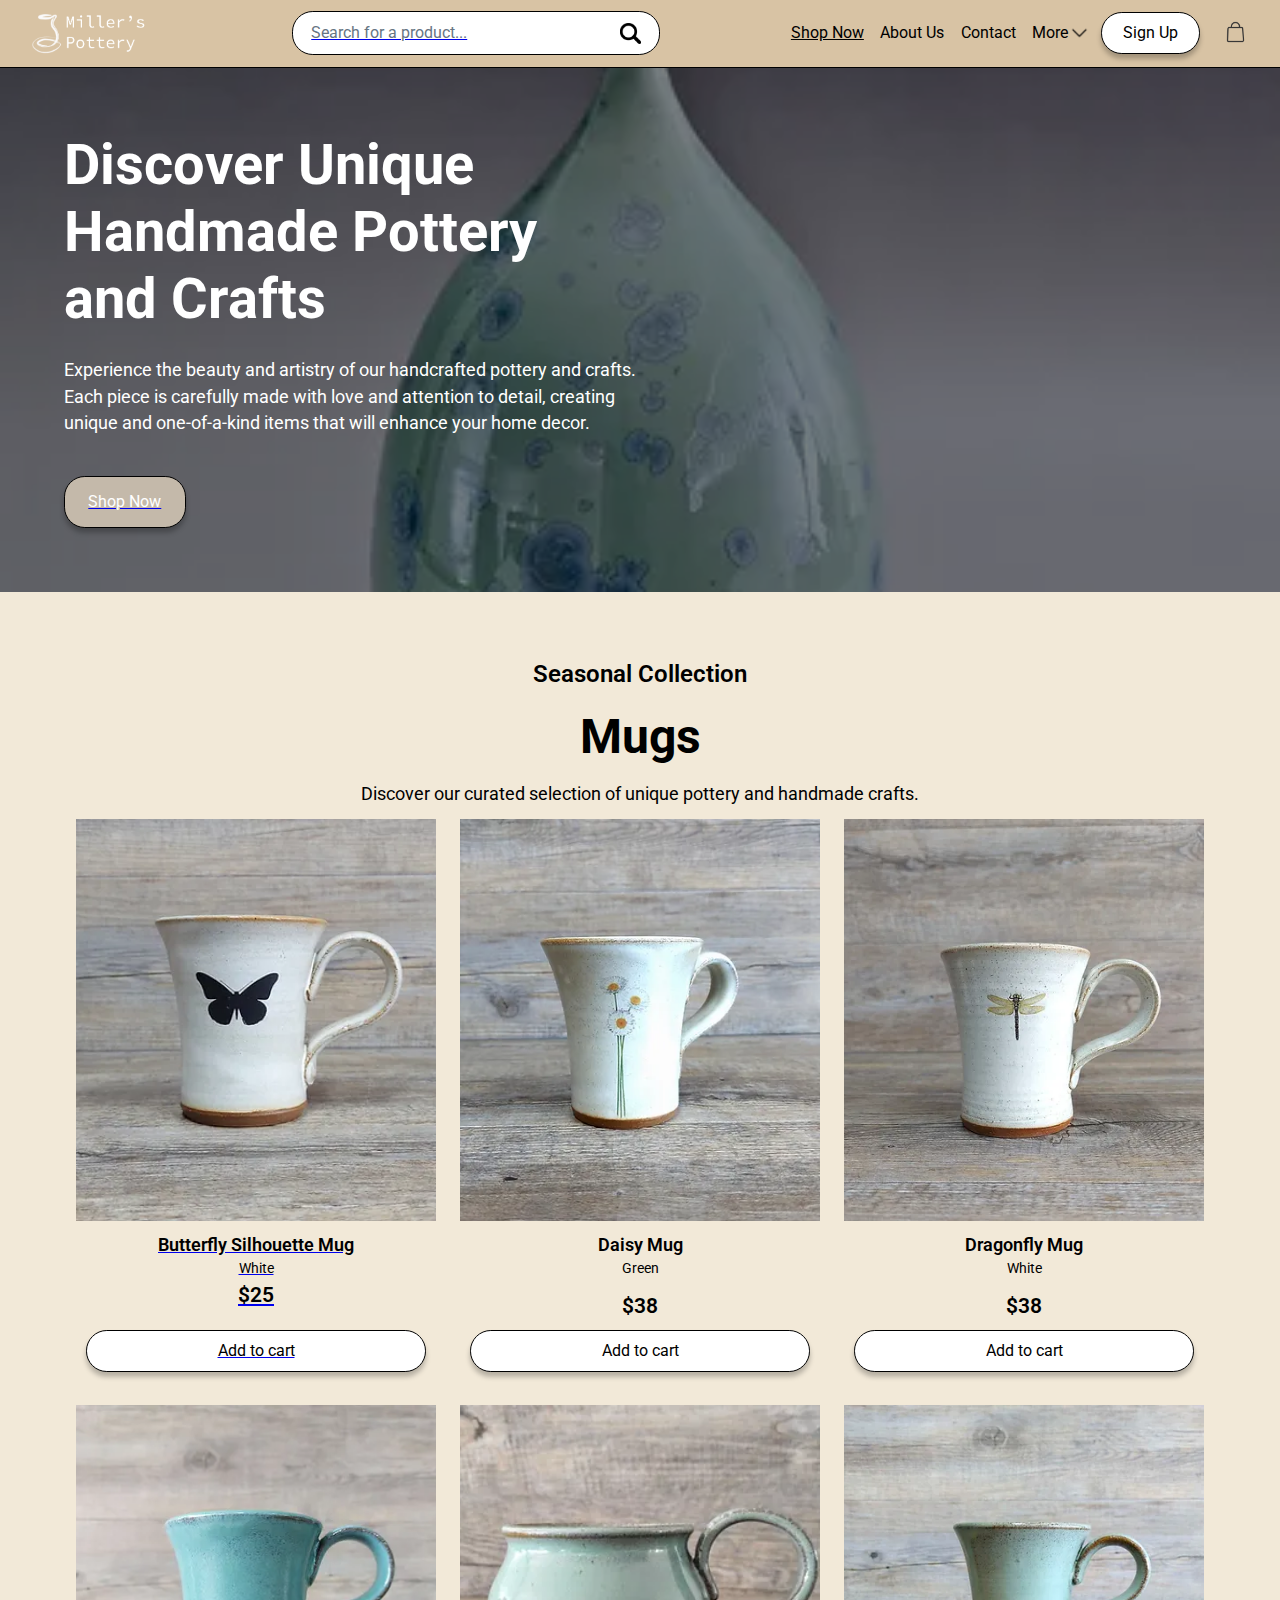
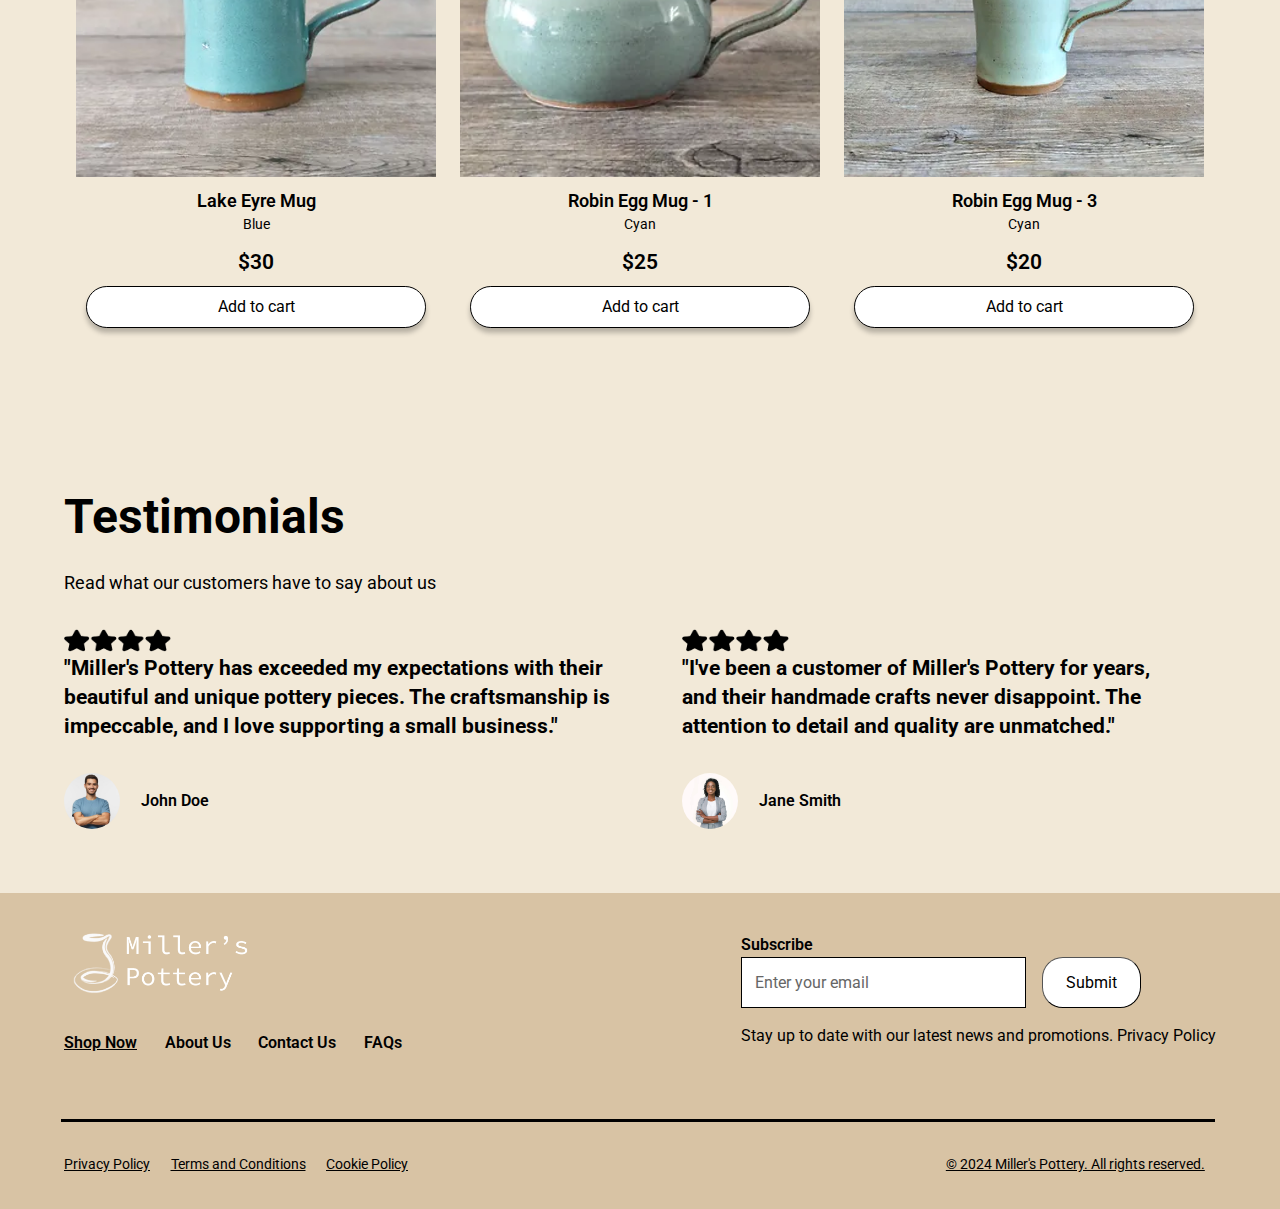
==== docs/index.html @ a2903f3c "git error" ====
<!doctype html>
<html lang="en">
  <head>
    <meta charset="UTF-8" />
    <meta http-equiv="X-UA-Compatible" content="IE=Edge">
    <meta name="viewport" content="width=device-width, initial-scale=1">
    <title>Miller's Pottery</title>
    <link rel="preconnect" href="https://fonts.googleapis.com">
    <link rel="preconnect" href="https://fonts.gstatic.com" crossorigin>
    <link href="https://fonts.googleapis.com/css2?family=Roboto:wght@400;700&display=swap" rel="stylesheet">
    <link rel="stylesheet" href="home_page.css" />
    <script type="text/javascript" src="script.js" defer></script>
  </head>
  <body>
    <div class="home-page">

      <!--Navbar-->
      <div class="navbar">
        <div class="toggle-btn">
          <img class="logo" src="../assets/images/hamburger.png" alt="Menu">
        </div>
  
        <div class="logo-container-navbar">
          <a href="index.html">
            <img class="logo" src="../assets/images/logo.png" alt="Miller's Pottery Logo">
          </a>
        </div>
        <a href="product_detail_butterfly_mug.html" class="search-bar">
          <span class="search-bar-text">Search for a product...</span>
          <div class="search-icon"></div>
        </a>
        <div class="pages">
          <div class="pages-container">
            <a href="shop_now.html" class="navbar-page-txt">Shop Now</a>
            <span class="navbar-page-txt">About Us</span>
            <span class="navbar-page-txt">Contact</span>
            <div class="more-pages">
              <span class="navbar-page-txt">More</span>
              <div class="drop-down-icon"></div>
            </div>
          </div>
          <div class="user-data">
            <div class="sign-up-btn">
              <span class="sign-up">Sign Up</span>
            </div>
            <a href="empty_cart.html" class="shopping-bag-icn"></a>
          </div>
        </div>
      </div>

      <div class="sidebar" id="sidebar">
        <a href="javascript:void(0)" class="close-btn" id="close-btn">&times;</a>
        <a href="shop_now.html">Shop Now</a>
        <a>About Us</a>
        <a>Contact</a>
        <a>More</a>
      </div>




    <!-- Shop Now Introduction -->

      <div class="shop-now-intro">
        <div class="intro-container">
          <div class="intro-header">
          Discover Unique Handmade Pottery and Crafts
          </div>
          <span class="intro-description">
          Experience the beauty and artistry of our handcrafted pottery and crafts. Each piece is carefully made with love and attention to detail, creating unique and one-of-a-kind items that will enhance your home decor.
          </span>
        </div>
        <div class="header-btn-container">
          <a href="shop_now.html" class="header-btn">
            <span class="header-btn-txt">
            Shop Now
            </span>
          </a>
        </div>
      </div>

      <!-- Mug Product Display -->

      <div class="home-product">
        <div class="product-header">
          <div class="collection">
          Seasonal Collection
          </div>
          <div class="category">
            <div class="product-category">
            Mugs
            </div>
            <span class="product-description">
            Discover our curated selection of unique pottery and handmade crafts.
            </span>
          </div>
        </div>

        <div class="product-display">
          <div class="product-row">
            <div class="product-card">
              <a href="product_detail_butterfly_mug.html" class="image-container">
                <img src="../assets/images/butterfly_sil_mug.png" class="product-image">
              </a>
              <div class="product-content">
                <a href="product_detail_butterfly_mug.html" class="image-container">
                <div class="product-header">
                  <span class="product-name">
                  Butterfly Silhouette Mug
                  </span>
                  <span class="product-variant">
                  White
                  </span>
                <span class="price">
                $25
                </span></div>
                
                </a><a href="cart_1.html" class="cart-btn">
                  <span class="add-to-cart">
                  Add to cart
                  </span>
                </a>
              </div>
            </div>
            <div class="product-card">
              <div class="image-container">
                <img src="../assets/images/daisy_mug.png" class="product-image"></img>
              </div>
              <div class="product-content">
                <div class="product-header">
                  <span class="product-name">
                  Daisy Mug
                  </span>
                  <span class="product-variant">
                  Green
                  </span>
                </div>
                <span class="price">
                $38
                </span>
                <div class="cart-btn">
                  <span class="add-to-cart">
                  Add to cart
                  </span>
                </div>
              </div>
              
            </div>
            <div class="product-card">
              <div class="image-container">
                <img src="../assets/images/dragonfly_mug.png" class="product-image"></img>
              </div>
              <div class="product-content">
                <div class="product-header">
                  <span class="product-name">
                  Dragonfly Mug
                  </span>
                  <span class="product-variant">
                  White
                  </span>
                </div>
                <span class="price">
                $38
                </span>
                <div class="cart-btn">
                  <span class="add-to-cart">
                  Add to cart
                  </span>
                </div>
              </div>
              
            </div>
          </div>
          <div class="product-row">
            <div class="product-card">
              <div class="image-container">
                <img src="../assets/images/lake_eyre_mug.png" class="product-image"></img>
              </div>
              <div class="product-content">
                <div class="product-header">
                  <span class="product-name">
                  Lake Eyre Mug
                  </span>
                  <span class="product-variant">
                  Blue
                  </span>
                </div>
                <span class="price">
                $30
                </span>
                <div class="cart-btn">
                  <span class="add-to-cart">
                  Add to cart
                  </span>
                </div>
              </div>
            </div>
            <div class="product-card">
              <div class="image-container">
                <img src="../assets/images/robin_egg_mug_1.png" class="product-image"></img>
              </div>
              <div class="product-content">
                <div class="product-header">
                  <span class="product-name">
                  Robin Egg Mug - 1
                  </span>
                  <span class="product-variant">
                  Cyan
                  </span>
                </div>
                <span class="price">
                $25
                </span>
                <div class="cart-btn">
                  <span class="add-to-cart">
                  Add to cart
                  </span>
                </div>
              </div>
              
            </div>
            <div class="product-card">
              <div class="image-container">
                <img src="../assets/images/robin_egg_mug_3.png" class="product-image"></img>
              </div>
              <div class="product-content">
                <div class="product-header">
                  <span class="product-name">
                  Robin Egg Mug - 3
                  </span>
                  <span class="product-variant">
                  Cyan
                  </span>
                </div>
                <span class="price">
                $20
                </span>
                <div class="cart-btn">
                  <span class="add-to-cart">
                  Add to cart
                  </span>
                </div>
              </div>
            </div>
          </div>
        </div>
      </div>

      <!-- Testimonial -->

      <div class="testimonial">
        <div class="testimonial-container">
          <div class="testimonial-heading">
          Testimonials
          </div>
          <span class="testimonial-desc">
          Read what our customers have to say about us
          </span>
        </div>
        <div class="testimonial-content">
          <div class="testimonial-container">
            <div class="rating">
              <img src="../assets/images/star_rating.png" class="star-rating">
              </img>
            </div>
            <div class="quote">
            "Miller's Pottery has exceeded my expectations with their beautiful and unique pottery pieces. The craftsmanship is impeccable, and I love supporting a small business."
            </div>
            <div class="testifier">
              <div class="testifier-image-male">
              </div>
              <div class="testifier-container">
                <span class="name">
                John Doe
                </span>
              </div>
            </div>
          </div>
          <div class="testimonial-container">
            <div class="rating">
              <img src="../assets/images/star_rating.png" class="star-rating">
              </img>
            </div>
            <div class="quote">
            "I've been a customer of Miller's Pottery for years, and their handmade crafts never disappoint. The attention to detail and quality are unmatched."
            
            </div>
            <div class="testifier">
              <div class="testifier-image-female">
              </div>
              <div class="testifier-container">
                <span class="name">
                Jane Smith
                </span>
              </div>
          </div>
        </div>
      </div>
    </div>
      
      <!--Footer-->
      <div class="footer">
        <div class="footer-container">
          <div class="footer-content">
            <div class="logo-container-footer">
              <a href="index.html">
                <img class="logo" src="../assets/images/logo.png">
              </img>
            </a>
            </div>
            <div class="footer-pages">
              <a href="shop_now.html" class="footer-txt">
              Shop Now
              </a>
              <span class="footer-txt">
              About Us
              </span>
              <span class="footer-txt">
              Contact Us
              </span>
              <span class="footer-txt">
              FAQs
              </span>
            </div>
          </div>
          <div class="subscription">
            <div class="footer-txt">
            Subscribe
            </div>
            <div class="sub-container">
              <div class="email-container">
                <span class="email">
                Enter your email
                </span>
              </div>
              <button class="submit-txt">
                <span class="submit-txt">
                Submit
                </span>
              </button>
            </div>
            <div class="sub-desc-container">
              <p class="sub-desc">
               Stay up to date with our latest news and promotions. Privacy Policy
              </p>
            </div>
          </div>
        </div>
        <div class="credits-container">
          <div class="divider">
          </div>
          <div class="credit-links">
            <div class="footer-links">
              <span class="footer-link">
              Privacy Policy
              </span>
              <span class="footer-link">
              Terms and Conditions
              </span>
              <span class="footer-link">
              Cookie Policy
              </span>
            </div>
            <span class="footer-link">
            © 2024 Miller's Pottery. All rights reserved.
            </span>
          </div>
        </div>
      </div>
    </div>

  </body>
</html>
---- docs/home_page.css ----
* {
  margin: 0;
}

.home-page {
  background: #FFFFFF;
  display: flex;
  flex-direction: column;
  width: 100%;
  box-sizing: border-box;
}


/* Navbar */
.navbar {
  border-bottom: 0.1rem solid #000000;
  background: #D8C3A4;
  display: flex;
  flex-direction: row;
  justify-content: space-between;
  padding: 0 2%;
  width: 100%;
  height: fit-content;
  box-sizing: border-box;
}

.toggle-btn {
  margin-right: 1.4rem;
  display: none;
  width: 10%;
  box-sizing: border-box;
  cursor: pointer;
}

.logo-container-navbar {
  margin-right: 1.4rem;
  display: flex;
  width: 10%;
  box-sizing: border-box;
}

.logo {
  width: 100%;
  height: 100%;
  object-fit: contain;
}

.logo:hover {
  transform: scale(1.3);
}

.search-bar {
  border-radius: 1.3rem;
  border: 0.1rem solid #000000;
  background: #FFFFFF;
  display: flex;
  flex-direction: row;
  justify-content: space-between;
  padding: 0.75% 1.5%;
  width: 30%;
  height: fit-content;
  box-sizing: border-box;
  align-self: center;
}

.search-bar-text {
  width: 90%;
  overflow-wrap: break-word;
  font-family: var(--text-regular-normal-font-family, 'Roboto');
  font-weight: var(--text-regular-normal-font-weight, 400);
  font-size: var(--text-regular-normal-font-size, 1rem);
  line-height: var(--text-regular-normal-line-height, 1.5);
  color: #677583;
}

.search-icon {
  background: url('../assets/images/search_icon.png') 50% / cover no-repeat;
  margin: 0.1rem 0;
  width: 1.3rem;
  height: 1.3rem;
  align-self: center;
}

.pages {
  margin: 1% 0;
  display: flex;
  flex-direction: row;
  box-sizing: border-box;
  align-items: center;
}

.pages-container {
  padding: 0 2%;
  display: flex;
  flex-direction: row;
  justify-content: space-between;
  width: 20rem;
  height: fit-content;
  box-sizing: border-box;
}

.navbar-page-txt {
  overflow-wrap: break-word;
  font-family: var(--text-regular-normal-font-family, 'Roboto');
  font-weight: var(--text-regular-normal-font-weight, 400);
  font-size: var(--text-regular-normal-font-size, 1rem);
  line-height: var(--text-regular-normal-line-height, 1.5);
  color: #000000;
}

.navbar-page-txt:hover {
  transform: scale(1.1);
  color: white;
}

.more-pages {
  display: flex;
  flex-direction: row;
  box-sizing: border-box;
}

.drop-down-icon {
  background: url('../assets/images/drop_down_icon.png') 50% / cover no-repeat;
  width: 1.5rem;
  height: 1.5rem;
}

.user-data {
  display: flex;
  flex-direction: row;
  box-sizing: border-box;
  align-items: center;
}

.sign-up-btn {
  box-shadow: 0rem 0.3rem 0.3rem 0rem rgba(0, 0, 0, 0.25);
  border-radius: 1.3rem;
  border: 0.1rem solid #000000;
  background: #FFFFFF;
  margin-right: 1rem;
  padding: 0.5rem 1.3rem;
  justify-self: center;
  box-sizing: border-box;
}

.sign-up-btn:hover {
  transform: scale(1.1);
  background: #C4B9AA;
}

.sign-up {
  overflow-wrap: break-word;
  font-family: var(--text-regular-normal-font-family, 'Roboto');
  font-weight: var(--text-regular-normal-font-weight, 400);
  font-size: var(--text-regular-normal-font-size, 1rem);
  line-height: var(--text-regular-normal-line-height, 1.5);
  color: #000000;
}

.shopping-bag-icn {
  background: url('../assets/images/shopping_bag_icn.png') 50% / cover no-repeat;
  width: 2.4rem;
  height: 2.4rem;
}

.shopping-bag-icn:hover {
  transform: scale(1.3);
}

/* Sidebar */
.sidebar {
  height: 100%;
  width: 0;
  position: fixed;
  z-index: 1;
  top: 0;
  left: 0;
  background-color: #D8C3A4;
  overflow-x: hidden;
  transition: 0.5s;
  padding-top: 60px;
}

.sidebar a {
  padding: 10px 15px;
  text-decoration: none;
  font-size: 25px;
  color: #000;
  display: block;
  transition: 0.3s;
}

.sidebar a:hover {
  color: #f1f1f1;
}

.close-btn {
  position: absolute;
  top: 0;
  right: 25px;
  font-size: 36px;
  margin-left: 50px;
}

@media (max-width: 830px) {
  .toggle-btn {
    display: block;
  }
  .pages {
    display: none;
  }
  .logo-container-navbar {
    width: auto;
  }
  .navbar {
    height: 4rem;
    justify-content: space-between;
  }
  .search-bar-text {
    display: none;
  }
  .search-bar {
    width: fit-content;
  }
  .logo {
    height: 3rem;
  }
}


/* Shop Now Introduction */

.shop-now-intro {
  background: linear-gradient(rgba(0, 0, 0, 0.5), rgba(0, 0, 0, 0.5)), url(../assets/images/shop_now_intro.png) 50% / cover no-repeat;
  display: flex;
  flex-direction: column;
  padding: 5%;
  width: 100%;
  box-sizing: border-box;
}

.intro-container {
  margin-bottom: 2.5rem;
  display: flex;
  flex-direction: column;
  align-self: flex-start;
  width: 50%;
  box-sizing: border-box;
}

.intro-header {
  margin-bottom: 1.5rem;
  display: inline-block;
  align-self: flex-start;
  overflow-wrap: break-word;
  font-family: var(--heading-desktop-h-1-font-family, 'Roboto');
  font-weight: var(--heading-desktop-h-1-font-weight, 700);
  font-size: var(--heading-desktop-h-1-font-size, 3.5rem);
  line-height: var(--heading-desktop-h-1-line-height, 1.2);
  color: #FFFFFF;
}


.intro-description {
  overflow-wrap: break-word;
  font-family: var(--text-medium-normal-font-family, 'Roboto');
  font-weight: var(--text-medium-normal-font-weight, 400);
  font-size: var(--text-medium-normal-font-size, 1.1rem);
  line-height: var(--text-medium-normal-line-height, 1.5);
  color: #FFFFFF;
}

.header-btn-container {
  display: flex;
  align-self: flex-start;
  width: 7.6rem;
  box-sizing: border-box;
}


.header-btn {
  box-shadow: 0rem 0.3rem 0.3rem 0rem rgba(0, 0, 0, 0.25);
  border-radius: 1.3rem;
  border: 0.1rem solid #000000;
  background: #C4B9AA;
  display: flex;
  padding: 0.8rem 0;
  width: 7.6rem;
  height: fit-content;
  box-sizing: border-box;
  justify-content: center;
}

.header-btn:hover {
  box-shadow: 0rem 0.3rem 0.3rem 0rem rgba(0, 0, 0, 0.25);
  border-radius: 1.3rem;
  border: 0.1rem solid #000000;
  background: #666666;
  transform: scale(1.2);
}


.header-btn-txt {
  overflow-wrap: break-word;
  font-family: var(--text-regular-normal-font-family, 'Roboto');
  font-weight: var(--text-regular-normal-font-weight, 400);
  font-size: var(--text-regular-normal-font-size, 1rem);
  line-height: var(--text-regular-normal-line-height, 1.5);
  color: #FFFFFF;
}




/* Mug Product Display */

.home-product {
  background: #F2E9D8;
  display: flex;
  flex-direction: column;
  align-items: center;
  padding: 5%;
  width: 100%;
  box-sizing: border-box;
}

.product-header {
  margin-bottom: 0.7rem;
  display: flex;
  flex-direction: column;
  align-items: center;
  width: 100%;
  box-sizing: border-box;
}

.collection {
  margin-bottom: 1rem;
  display: inline-block;
  overflow-wrap: break-word;
  font-family: 'Roboto';
  font-weight: 600;
  font-size: 1.5rem;
  line-height: 1.5;
  color: #000000;
}

.category {
  display: flex;
  flex-direction: column;
  align-items: center;
  width: fit-content;
  box-sizing: border-box;
}

.product-category {
  margin-bottom: 1rem;
  display: inline-block;
  overflow-wrap: break-word;
  font-family: var(--heading-desktop-h-2-font-family, 'Roboto');
  font-weight: var(--heading-desktop-h-2-font-weight, 700);
  font-size: var(--heading-desktop-h-2-font-size, 3rem);
  line-height: var(--heading-desktop-h-2-line-height, 1.2);
  color: #000000;
}

.product-description {
  overflow-wrap: break-word;
  font-family: var(--text-medium-normal-font-family, 'Roboto');
  font-weight: var(--text-medium-normal-font-weight, 400);
  font-size: var(--text-medium-normal-font-size, 1.1rem);
  line-height: var(--text-medium-normal-line-height, 1.5);
  color: #000000;
}

.product-display {
  display: flex;
  flex-direction: column;
  align-items: center;
  width: 100%;
  box-sizing: border-box;
}


.product-row {
  display: flex;
  flex-direction: row;
  align-self: flex-start;
  padding-bottom: 1rem;
  width: 100%;
  box-sizing: border-box;
}

.product-card {
  background: #F2E9D8;
  display: flex;
  flex-direction: column;
  align-items: center;
  padding-bottom: 0.5%;
  margin: 0 1%;
  width: 100%;
  box-sizing: border-box;
}


.product-card:hover {
  transform: scale(1.03);
  box-shadow: 0rem 0.3rem 0.3rem 0rem rgba(0, 0, 0, 0.25);
}


.image-container {
  width: 100%;
  height: 75%;
}

.product-image {
  margin-bottom: 1.5rem;
  width: 100%;
  height: 100%;
  object-fit: cover;
}

.product-content {
  display: flex;
  flex-direction: column;
  align-items: center;
  padding: 3%;
  width: 100%;
  box-sizing: border-box;
}


.product-name {
  overflow-wrap: break-word;
  font-family: var(--text-medium-semi-bold-font-family, 'Roboto');
  font-weight: var(--text-medium-semi-bold-font-weight, 600);
  font-size: var(--text-medium-semi-bold-font-size, 1.1rem);
  line-height: var(--text-medium-semi-bold-line-height, 1.5);
  color: #000000;
  text-align: center;
}
.product-variant {
  overflow-wrap: break-word;
  font-family: var(--text-small-normal-font-family, 'Roboto');
  font-weight: var(--text-small-normal-font-weight, 400);
  font-size: var(--text-small-normal-font-size, 0.9rem);
  line-height: var(--text-small-normal-line-height, 1.5);
  color: #000000;
}

.price {
  overflow-wrap: break-word;
  font-family: var(--text-large-semi-bold-font-family, 'Roboto');
  font-weight: var(--text-large-semi-bold-font-weight, 600);
  font-size: var(--text-large-semi-bold-font-size, 1.3rem);
  line-height: var(--text-large-semi-bold-line-height, 1.5);
  color: #000000;
  margin-bottom: 0.5rem;
}

.cart-btn {
  box-shadow: 0rem 0.3rem 0.3rem 0rem rgba(0, 0, 0, 0.25);
  border-radius: 1.3rem;
  border: 0.1rem solid #000000;
  background: #FFFFFF;
  display: flex;
  padding: 0.5rem 0;
  width: 100%;
  box-sizing: border-box;
  justify-content: center;
}

.cart-btn:hover {
  transform: scale(1.05);
  background: #C4B9AA;
}
.add-to-cart {
  overflow-wrap: break-word;
  font-family: var(--text-regular-normal-font-family, 'Roboto');
  font-weight: var(--text-regular-normal-font-weight, 400);
  font-size: var(--text-regular-normal-font-size, 1rem);
  line-height: var(--text-regular-normal-line-height, 1.5);
  color: #000000;
}




/* Testimonial */


.testimonial {
  background: #F2E9D8;
  display: flex;
  flex-direction: column;
  padding: 5%;
  width: auto;
  box-sizing: border-box;
}

.testimonial-container {
  display: flex;
  flex-direction: column;
  box-sizing: border-box;
}

.testimonial-heading {
  margin-bottom: 1.5rem;
  display: inline-block;
  align-self: flex-start;
  overflow-wrap: break-word;
  font-family: var(--heading-desktop-h-2-font-family, 'Roboto');
  font-weight: var(--heading-desktop-h-2-font-weight, 700);
  font-size: var(--heading-desktop-h-2-font-size, 3rem);
  line-height: var(--heading-desktop-h-2-line-height, 1.2);
  color: #000000;
}
.testimonial-desc {
  overflow-wrap: break-word;
  font-family: var(--text-medium-normal-font-family, 'Roboto');
  font-weight: var(--text-medium-normal-font-weight, 400);
  font-size: var(--text-medium-normal-font-size, 1.1rem);
  line-height: var(--text-medium-normal-line-height, 1.5);
  color: #000000;
}

.testimonial-content {
  display: flex;
  flex-direction: row;
  width: fit-content;
  box-sizing: border-box;
}

.rating {
  margin-top: 2rem;
  display: flex;
  align-self: flex-start;
  width: 6.7rem;
  height: 1.6rem;
  box-sizing: border-box;
}

.star-rating {
  width: 6.7rem;
  height: 1.6rem;
}

.quote {
  margin: 0 2rem 2rem 0;
  display: inline-block;
  overflow-wrap: break-word;
  font-family: var(--heading-desktop-h-6-font-family, 'Roboto');
  font-weight: var(--heading-desktop-h-6-font-weight, 700);
  font-size: var(--heading-desktop-h-6-font-size, 1.3rem);
  line-height: var(--heading-desktop-h-6-line-height, 1.4);
  color: #000000;
}

.testifier {
  display: flex;
  flex-direction: row;
  align-self: flex-start;
  width: fit-content;
  box-sizing: border-box;
}

.testifier-image-male {
  border-radius: 1.8rem;
  background: url('../assets/images/testifier_image_1.jpeg') 50% / cover no-repeat;
  margin-right: 1.3rem;
  width: 3.5rem;
  height: 3.5rem;
}

.testifier-image-female {
  border-radius: 1.8rem;
  background: url('../assets/images/testifier_image.jpeg') 50% / cover no-repeat;
  margin-right: 1.3rem;
  width: 3.5rem;
  height: 3.5rem;
}

.testifier-container {
  margin: 1rem 0;
  display: flex;
  box-sizing: border-box;
}

.name {
  overflow-wrap: break-word;
  font-family: var(--text-regular-semi-bold-font-family, 'Roboto');
  font-weight: var(--text-regular-semi-bold-font-weight, 600);
  font-size: var(--text-regular-semi-bold-font-size, 1rem);
  line-height: var(--text-regular-semi-bold-line-height, 1.5);
  color: #000000;
}



/* Footer */

.footer {
  background: #D8C3A4;
  display: flex;
  flex-direction: column;
  align-items: center;
  padding: 2.6% 5%;
  width: 100%;
  box-sizing: border-box;
}

.footer-container {
  margin-bottom: 4rem;
  display: flex;
  flex-direction: row;
  justify-content: space-between;
  width: 100%;
  box-sizing: border-box;
  align-items: center;
}

.footer-content {
  display: flex;
  flex-direction: column;
  width: 21.9rem;
  box-sizing: border-box;
}

.logo-container-footer {
  margin-bottom: 2rem;
  display: flex;
  align-self: flex-start;
  width: 15.4rem;
  height: 4.5rem;
  box-sizing: border-box;
}


.footer-pages {
  display: flex;
  flex-direction: row;
  justify-content: space-between;
  width: 21.9rem;
  box-sizing: border-box;
}

.footer-txt {
  margin-right: 0.8rem;
  overflow-wrap: break-word;
  font-family: var(--text-regular-semi-bold-font-family, 'Roboto');
  font-weight: var(--text-regular-semi-bold-font-weight, 600);
  font-size: var(--text-regular-semi-bold-font-size, 1rem);
  line-height: var(--text-regular-semi-bold-line-height, 1.5);
  color: #000000;
}

.subscription {
  display: flex;
  flex-direction: column;
  box-sizing: border-box;
}

.sub-container {
  margin-bottom: 1rem;
  display: flex;
  flex-direction: row;
  width: fit-content;
  box-sizing: border-box;
}

.email-container {
  border: 0.1rem solid #000000;
  background: #FFFFFF;
  margin-right: 1rem;
  padding: 0.8rem;
  width: 17.8rem;
  box-sizing: border-box;
}

.email {
  font-family: var(--text-regular-normal-font-family, 'Roboto');
  font-weight: var(--text-regular-normal-font-weight, 400);
  font-size: var(--text-regular-normal-font-size, 1rem);
  line-height: var(--text-regular-normal-line-height, 1.5);
  color: #666666;
}

.submit-txt {
  overflow-wrap: break-word;
  font-family: var(--text-regular-normal-font-family, 'Roboto');
  font-weight: var(--text-regular-normal-font-weight, 400);
  font-size: var(--text-regular-normal-font-size, 1rem);
  line-height: var(--text-regular-normal-line-height, 1.5);
  color: #000000;
  border-radius: 1.3rem;
  padding: 0.8rem 0rem;
  width: 6.2rem;
  background: #FFFFFF;
  border-width: thin;
}

.sub-desc-container {
  display: flex;
  align-self: flex-start;
  box-sizing: border-box;
}

.sub-desc {
  font-family: var(--text-regular-normal-font-family, 'Roboto');
  font-weight: var(--text-regular-normal-font-weight, 400);
  font-size: var(--text-regular-normal-font-size, 1rem);
  line-height: var(--text-regular-normal-line-height, 1.5);
  color: #000000
}

.credits-container {
  display: flex;
  flex-direction: column;
  align-items: center;
  width: 100%;
  box-sizing: border-box;
}

.divider {
  border: 0.1rem solid #000000;
  background: #000000;
  margin: 0 0.2rem 2rem 0;
  width: 100%;
  height: 0.1rem;
}

.credit-links {
  display: flex;
  flex-direction: row;
  justify-content: space-between;
  width: 100%;
  box-sizing: border-box;
}

.footer-links {
  display: flex;
  flex-direction: row;
  justify-content: space-between;
  width: 22.2rem;
  box-sizing: border-box;
}

.footer-link {
  margin-right: 0.7rem;
  overflow-wrap: break-word;
  font-family: var(--text-small-link-font-family, 'Roboto');
  font-weight: var(--text-small-link-font-weight, 400);
  font-size: var(--text-small-link-font-size, 0.9rem);
  text-decoration-line: var(--text-small-link-text-decorationLine, underline);
  line-height: var(--text-small-link-line-height, 1.5);
  color: #000000;
}


@media (max-width: 830px) {
  .footer-container {
    flex-direction: column;
    align-items: flex-start;
  }
  .subscription {
    margin-top: 2rem;
  }
  .submit-txt {
    width: fit-content;
  }
}
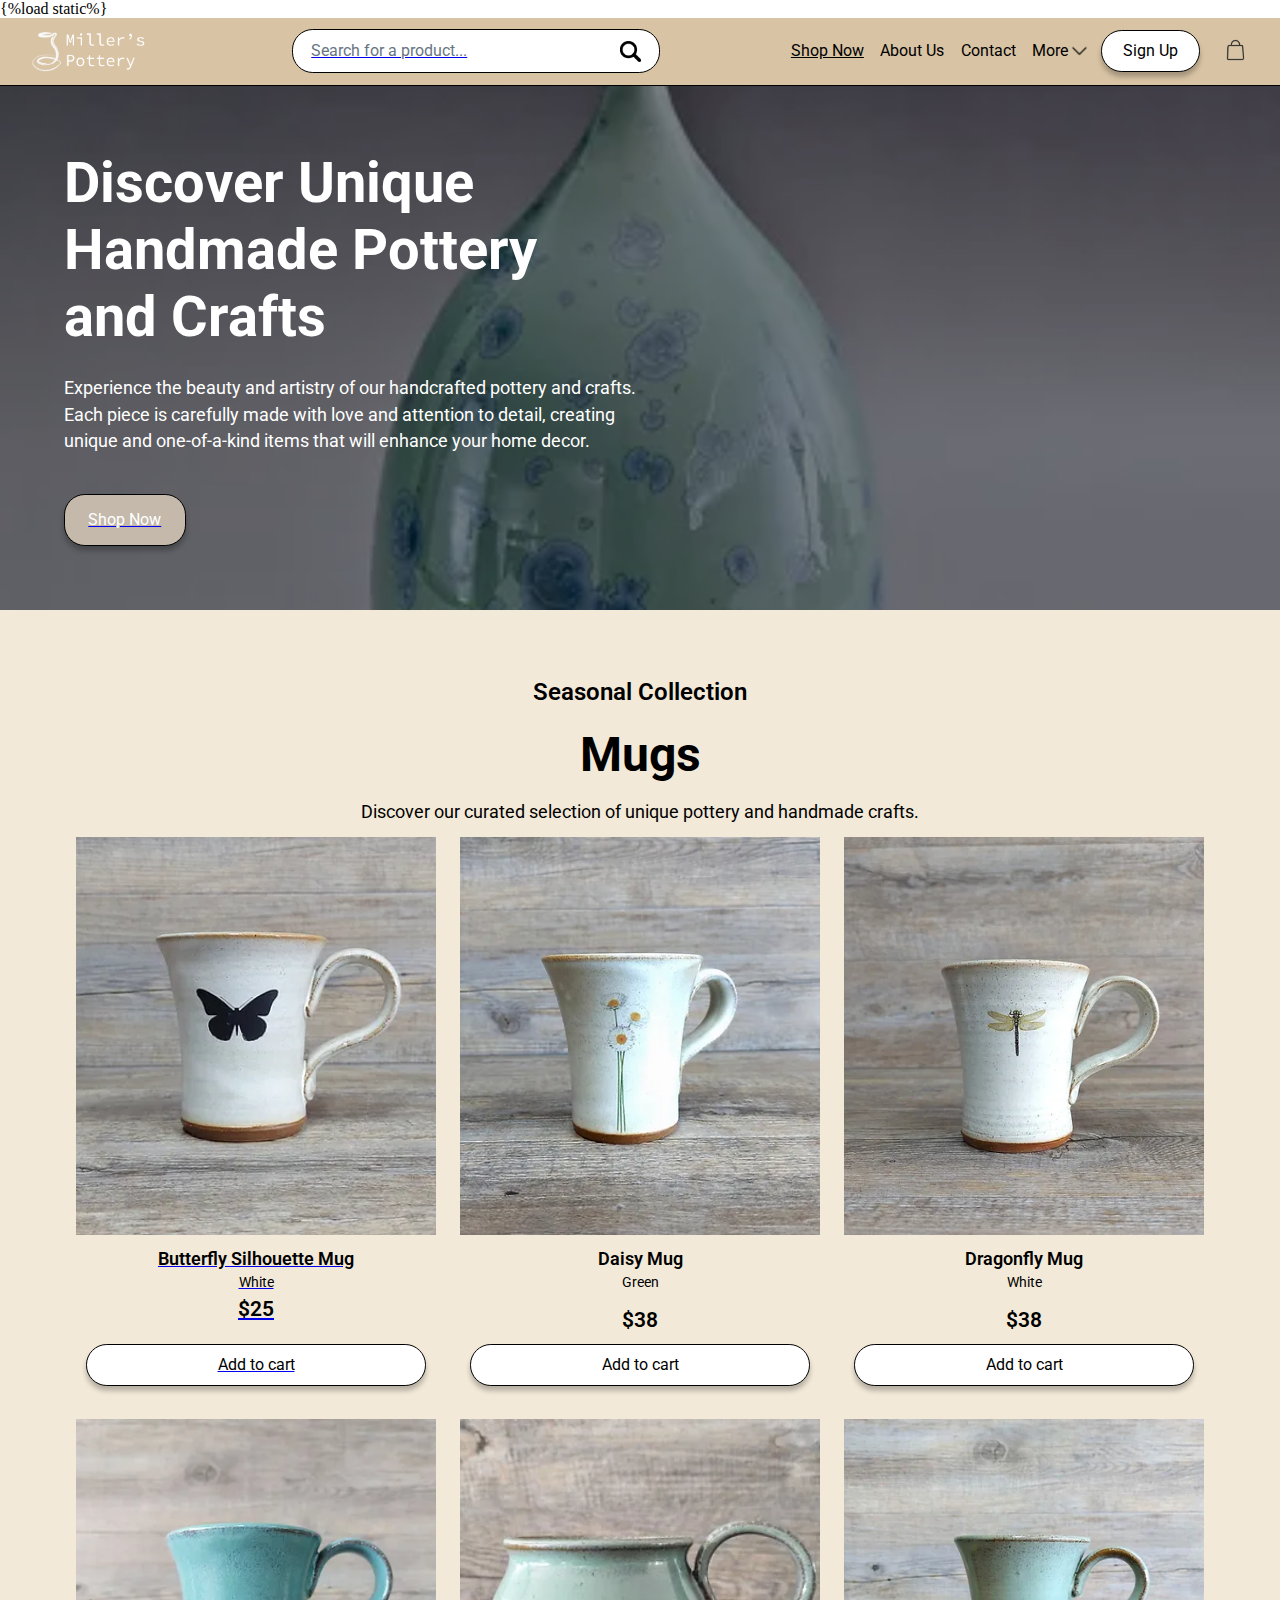
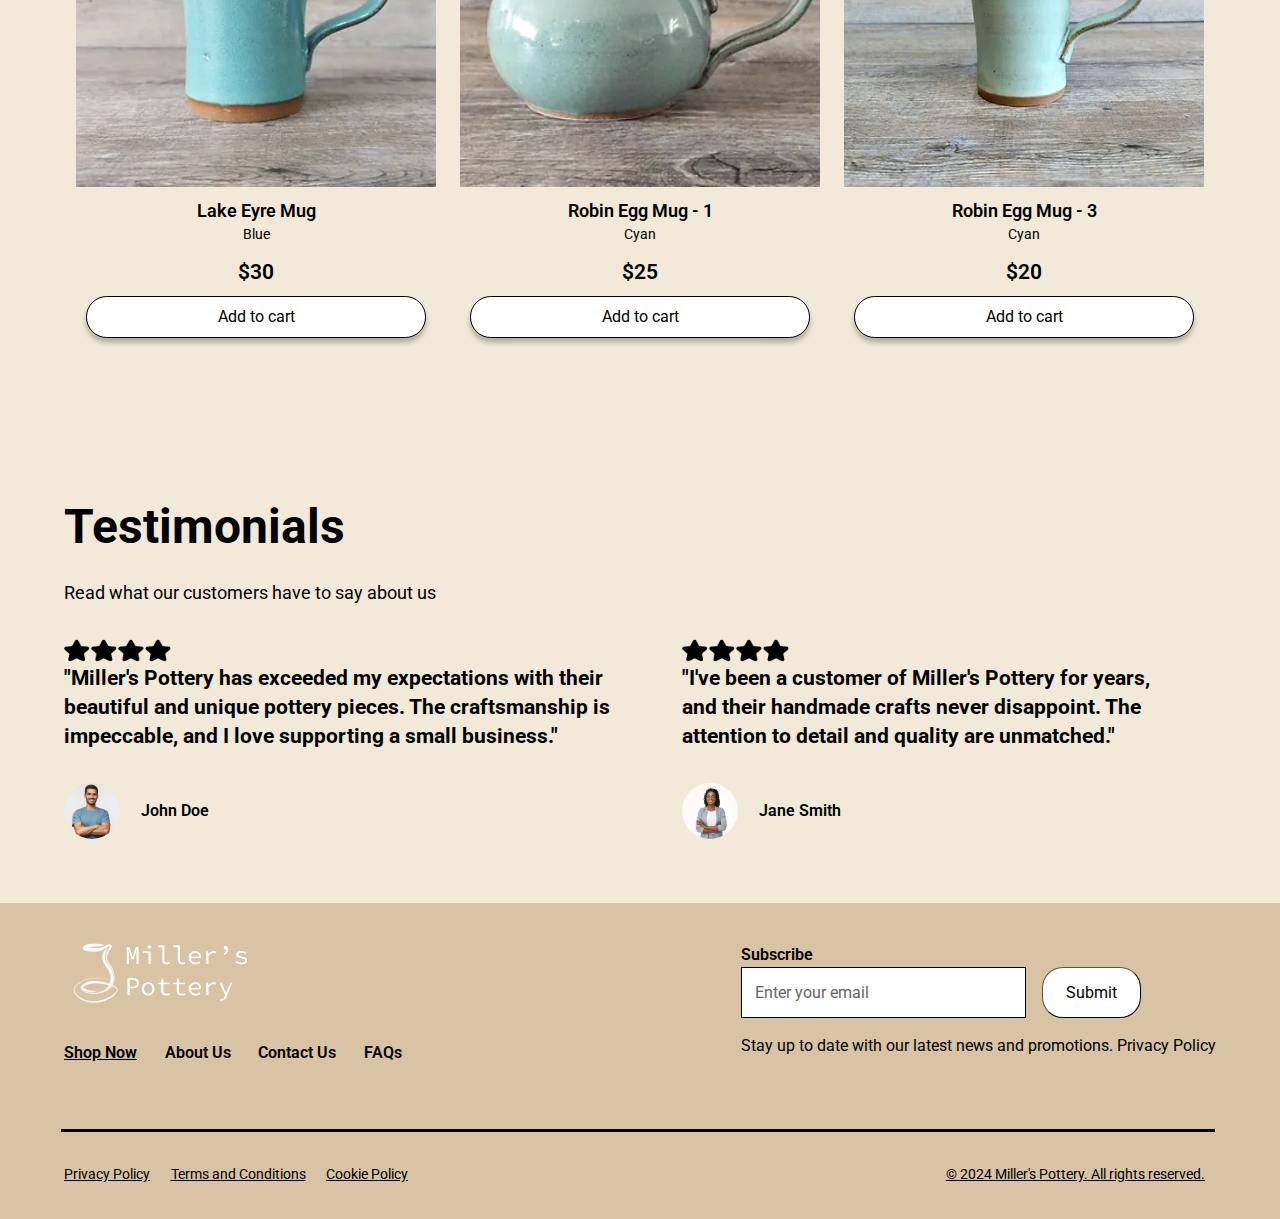
==== commit 36263ab7: "pic not loading" ====
--- a/docs/index.html
+++ b/docs/index.html
@@ -1,3 +1,5 @@
+{%load static%}
+
 <!doctype html>
 <html lang="en">
   <head>
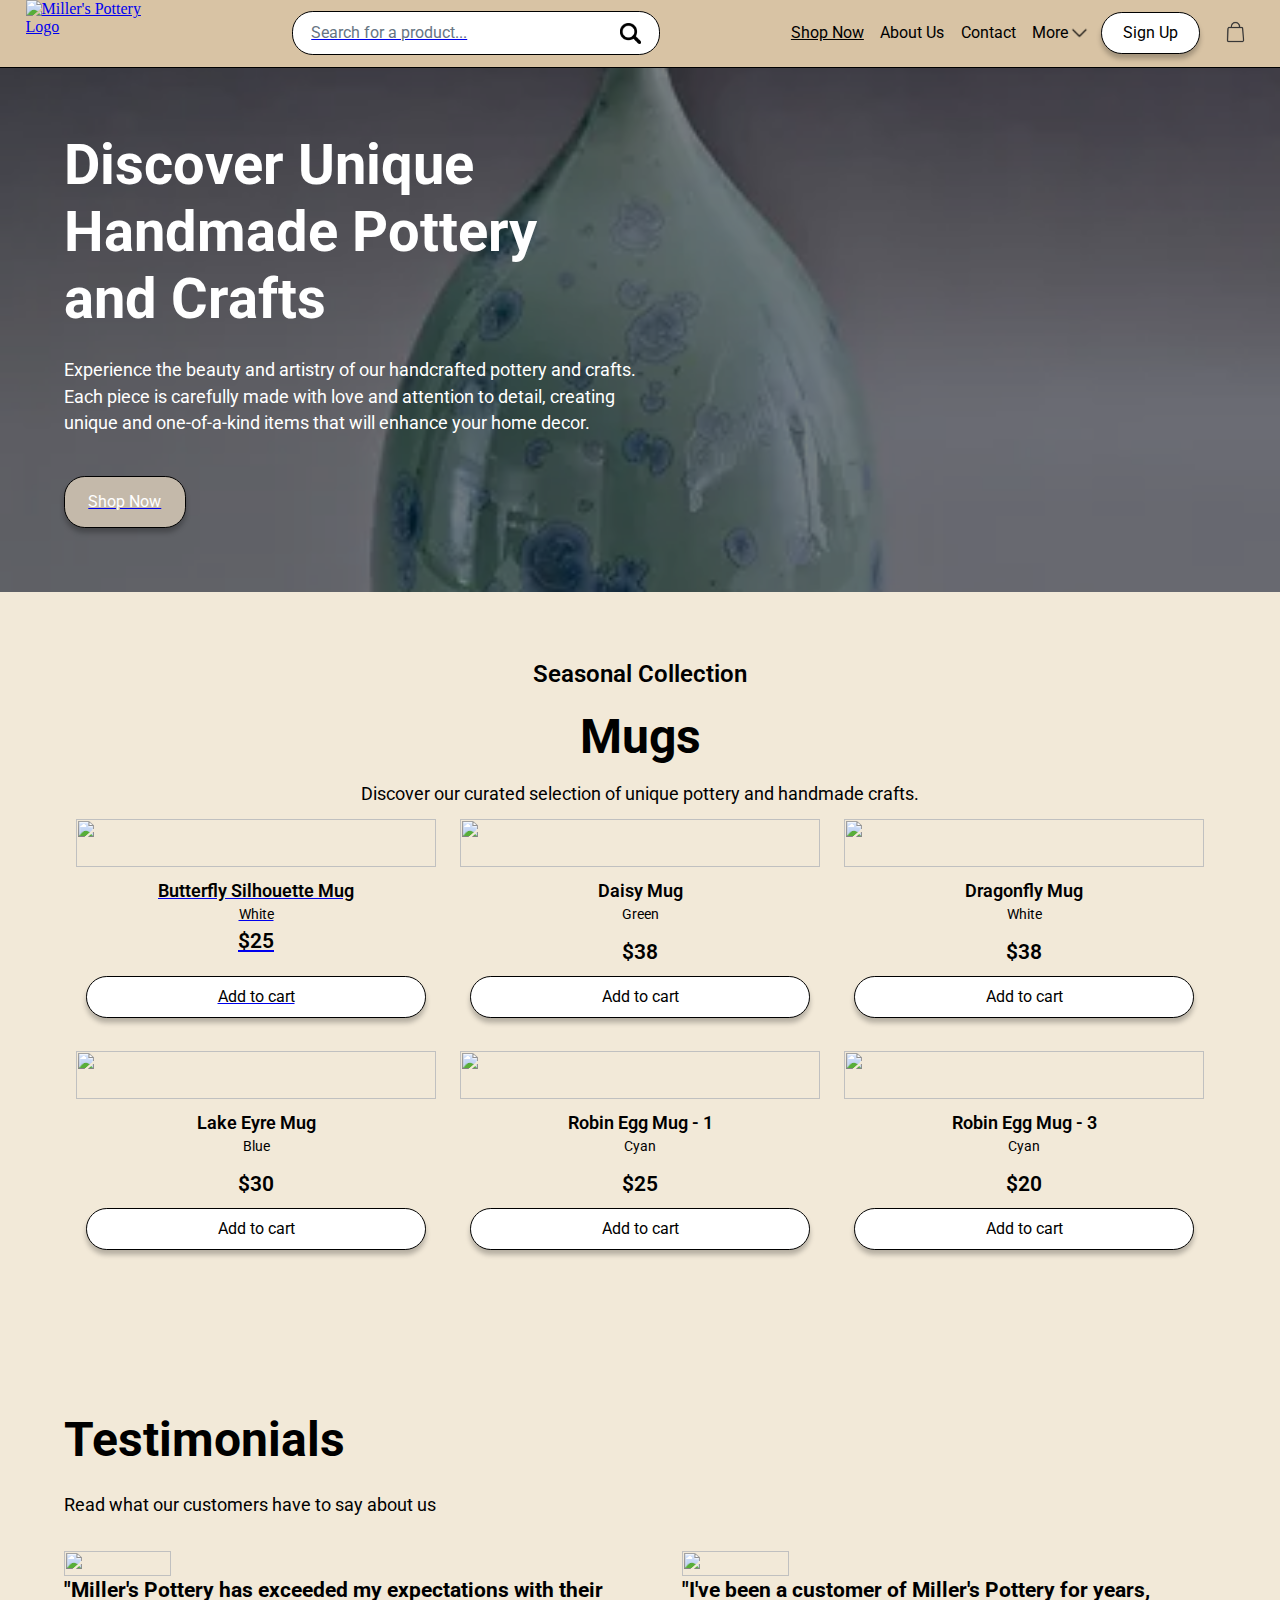
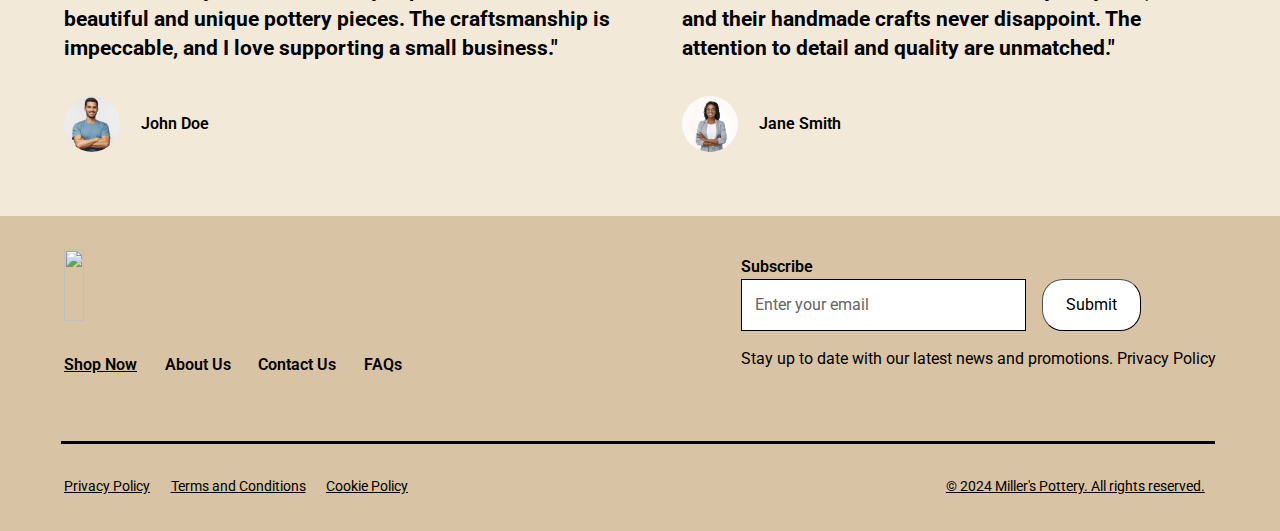
==== commit b0cd610d: "git fix" ====
--- a/docs/index.html
+++ b/docs/index.html
@@ -1,5 +1,3 @@
-{%load static%}
-
 <!doctype html>
 <html lang="en">
   <head>
@@ -19,12 +17,12 @@
       <!--Navbar-->
       <div class="navbar">
         <div class="toggle-btn">
-          <img class="logo" src="../assets/images/hamburger.png" alt="Menu">
+          <img class="logo" src="./assets/images/hamburger.png" alt="Menu">
         </div>
   
         <div class="logo-container-navbar">
           <a href="index.html">
-            <img class="logo" src="../assets/images/logo.png" alt="Miller's Pottery Logo">
+            <img class="logo" src="./assets/images/logo.png" alt="Miller's Pottery Logo">
           </a>
         </div>
         <a href="product_detail_butterfly_mug.html" class="search-bar">
@@ -102,7 +100,7 @@
           <div class="product-row">
             <div class="product-card">
               <a href="product_detail_butterfly_mug.html" class="image-container">
-                <img src="../assets/images/butterfly_sil_mug.png" class="product-image">
+                <img src="./assets/images/butterfly_sil_mug.png" class="product-image">
               </a>
               <div class="product-content">
                 <a href="product_detail_butterfly_mug.html" class="image-container">
@@ -126,7 +124,7 @@
             </div>
             <div class="product-card">
               <div class="image-container">
-                <img src="../assets/images/daisy_mug.png" class="product-image"></img>
+                <img src="./assets/images/daisy_mug.png" class="product-image"></img>
               </div>
               <div class="product-content">
                 <div class="product-header">
@@ -150,7 +148,7 @@
             </div>
             <div class="product-card">
               <div class="image-container">
-                <img src="../assets/images/dragonfly_mug.png" class="product-image"></img>
+                <img src="./assets/images/dragonfly_mug.png" class="product-image"></img>
               </div>
               <div class="product-content">
                 <div class="product-header">
@@ -176,7 +174,7 @@
           <div class="product-row">
             <div class="product-card">
               <div class="image-container">
-                <img src="../assets/images/lake_eyre_mug.png" class="product-image"></img>
+                <img src="./assets/images/lake_eyre_mug.png" class="product-image"></img>
               </div>
               <div class="product-content">
                 <div class="product-header">
@@ -199,7 +197,7 @@
             </div>
             <div class="product-card">
               <div class="image-container">
-                <img src="../assets/images/robin_egg_mug_1.png" class="product-image"></img>
+                <img src="./assets/images/robin_egg_mug_1.png" class="product-image"></img>
               </div>
               <div class="product-content">
                 <div class="product-header">
@@ -223,7 +221,7 @@
             </div>
             <div class="product-card">
               <div class="image-container">
-                <img src="../assets/images/robin_egg_mug_3.png" class="product-image"></img>
+                <img src="./assets/images/robin_egg_mug_3.png" class="product-image"></img>
               </div>
               <div class="product-content">
                 <div class="product-header">
@@ -262,7 +260,7 @@
         <div class="testimonial-content">
           <div class="testimonial-container">
             <div class="rating">
-              <img src="../assets/images/star_rating.png" class="star-rating">
+              <img src="./assets/images/star_rating.png" class="star-rating">
               </img>
             </div>
             <div class="quote">
@@ -280,7 +278,7 @@
           </div>
           <div class="testimonial-container">
             <div class="rating">
-              <img src="../assets/images/star_rating.png" class="star-rating">
+              <img src="./assets/images/star_rating.png" class="star-rating">
               </img>
             </div>
             <div class="quote">
@@ -306,7 +304,7 @@
           <div class="footer-content">
             <div class="logo-container-footer">
               <a href="index.html">
-                <img class="logo" src="../assets/images/logo.png">
+                <img class="logo" src="./assets/images/logo.png">
               </img>
             </a>
             </div>
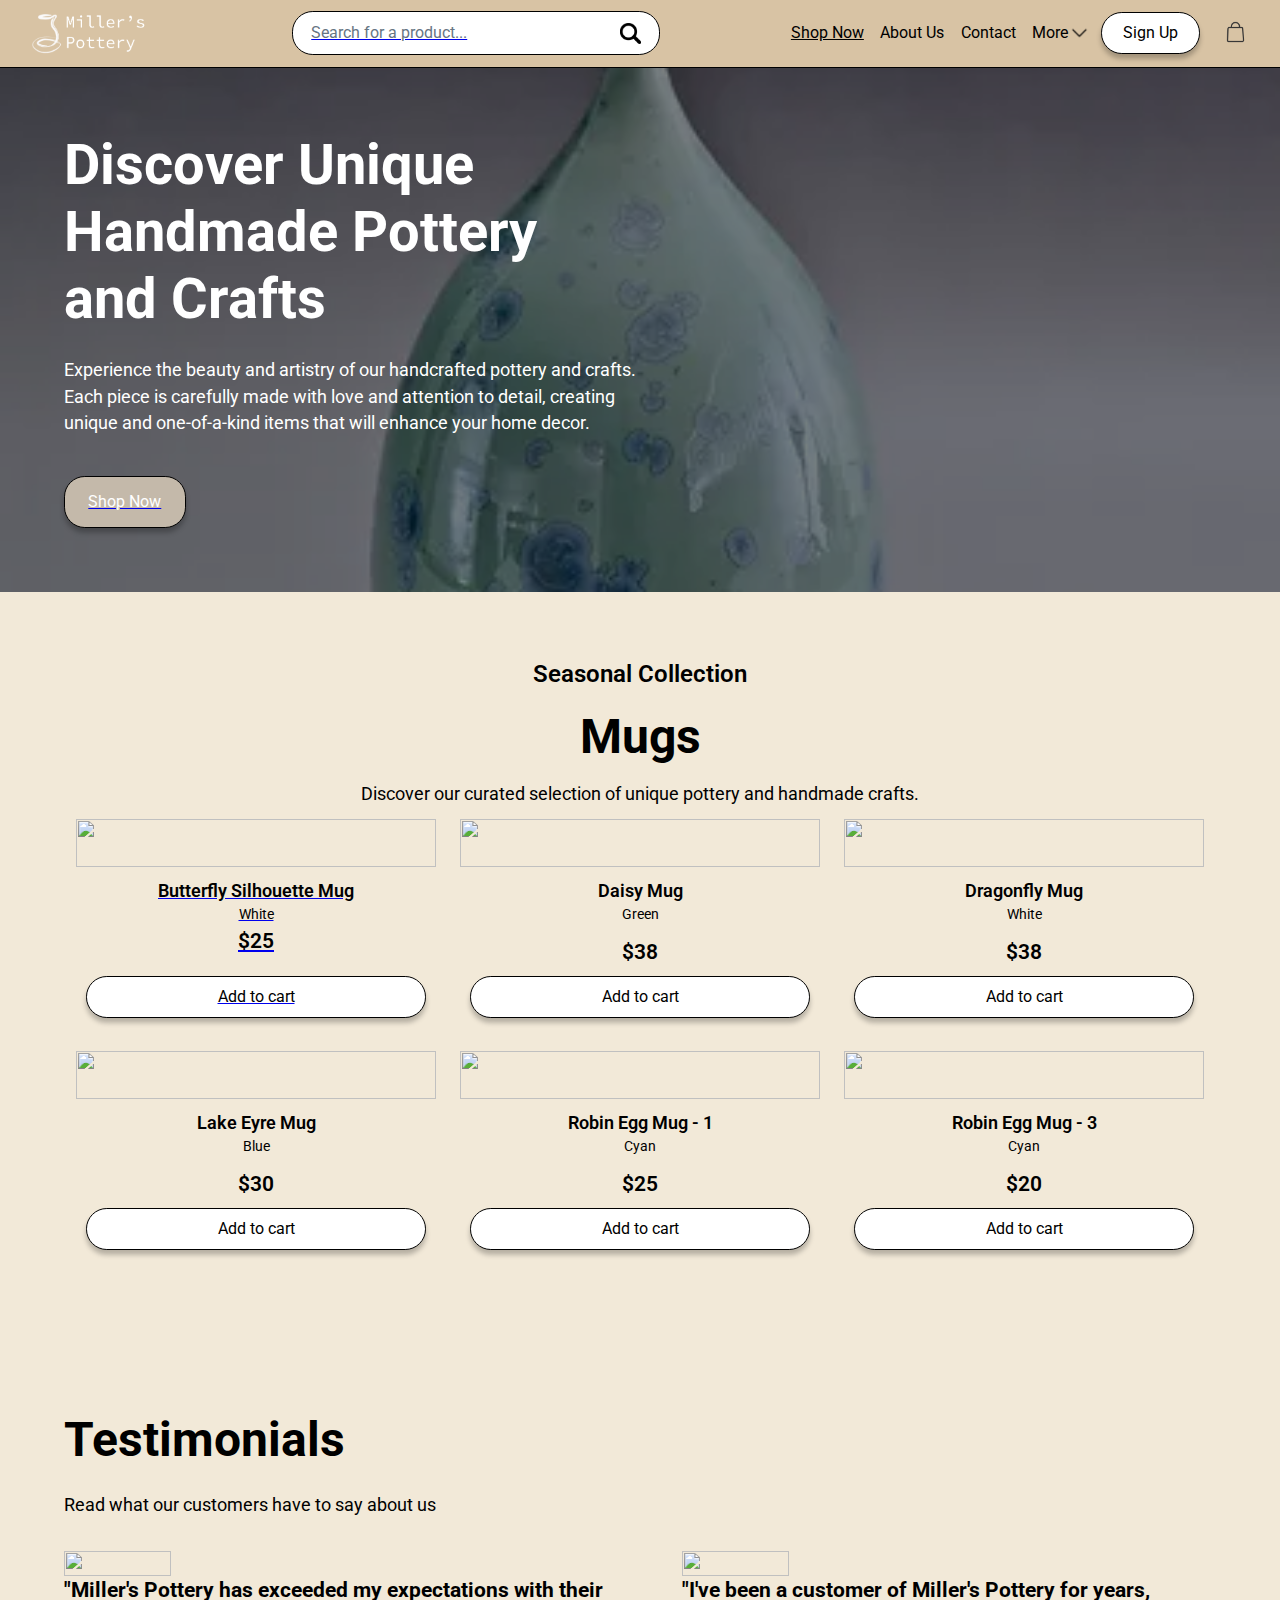
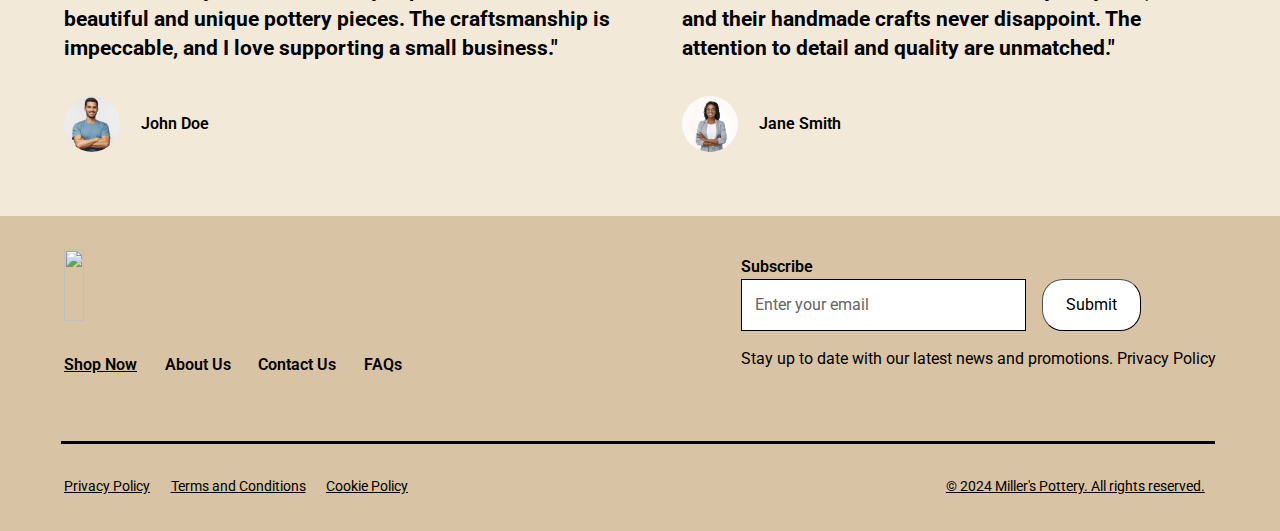
==== commit db4846dd: "Git image not showing" ====
--- a/docs/index.html
+++ b/docs/index.html
@@ -17,12 +17,12 @@
       <!--Navbar-->
       <div class="navbar">
         <div class="toggle-btn">
-          <img class="logo" src="./assets/images/hamburger.png" alt="Menu">
+          <img class="logo" src="hamburger.png" alt="Menu">
         </div>
   
         <div class="logo-container-navbar">
           <a href="index.html">
-            <img class="logo" src="./assets/images/logo.png" alt="Miller's Pottery Logo">
+            <img class="logo" src="logo.png" alt="Miller's Pottery Logo">
           </a>
         </div>
         <a href="product_detail_butterfly_mug.html" class="search-bar">
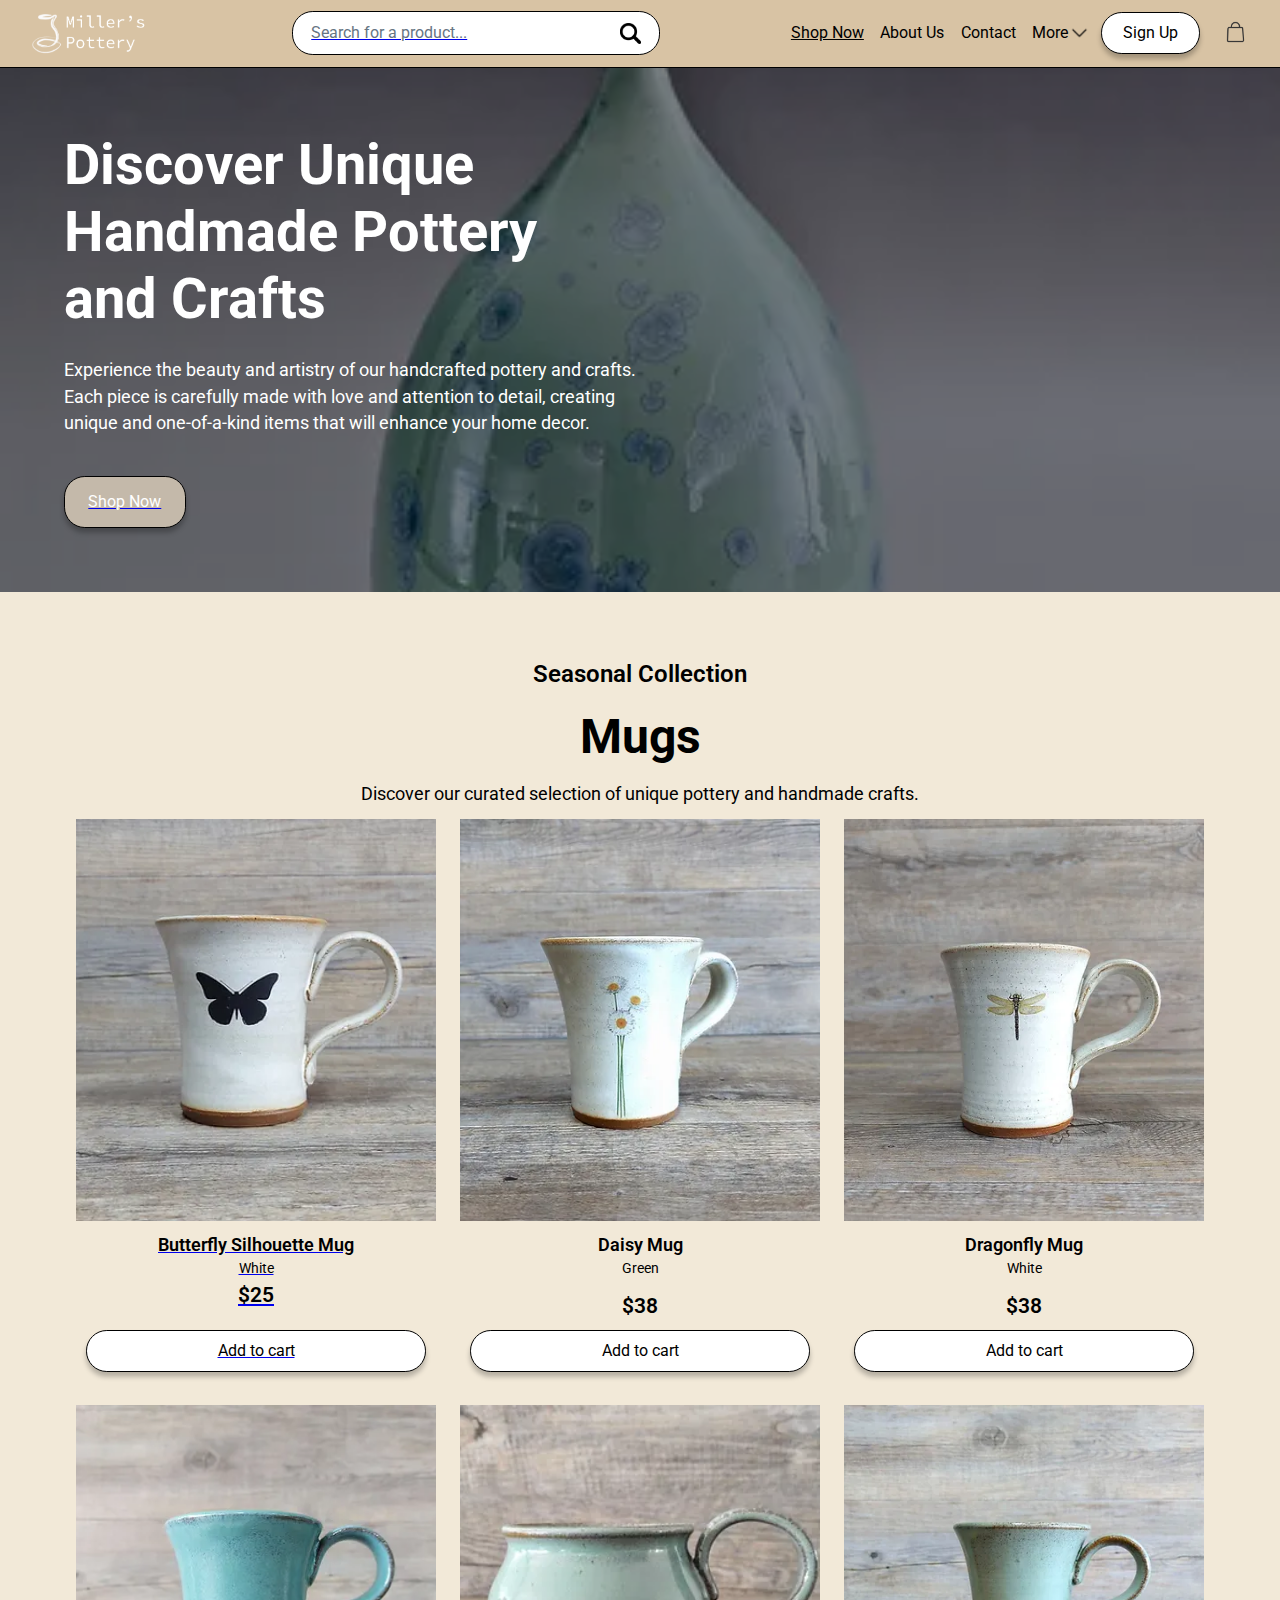
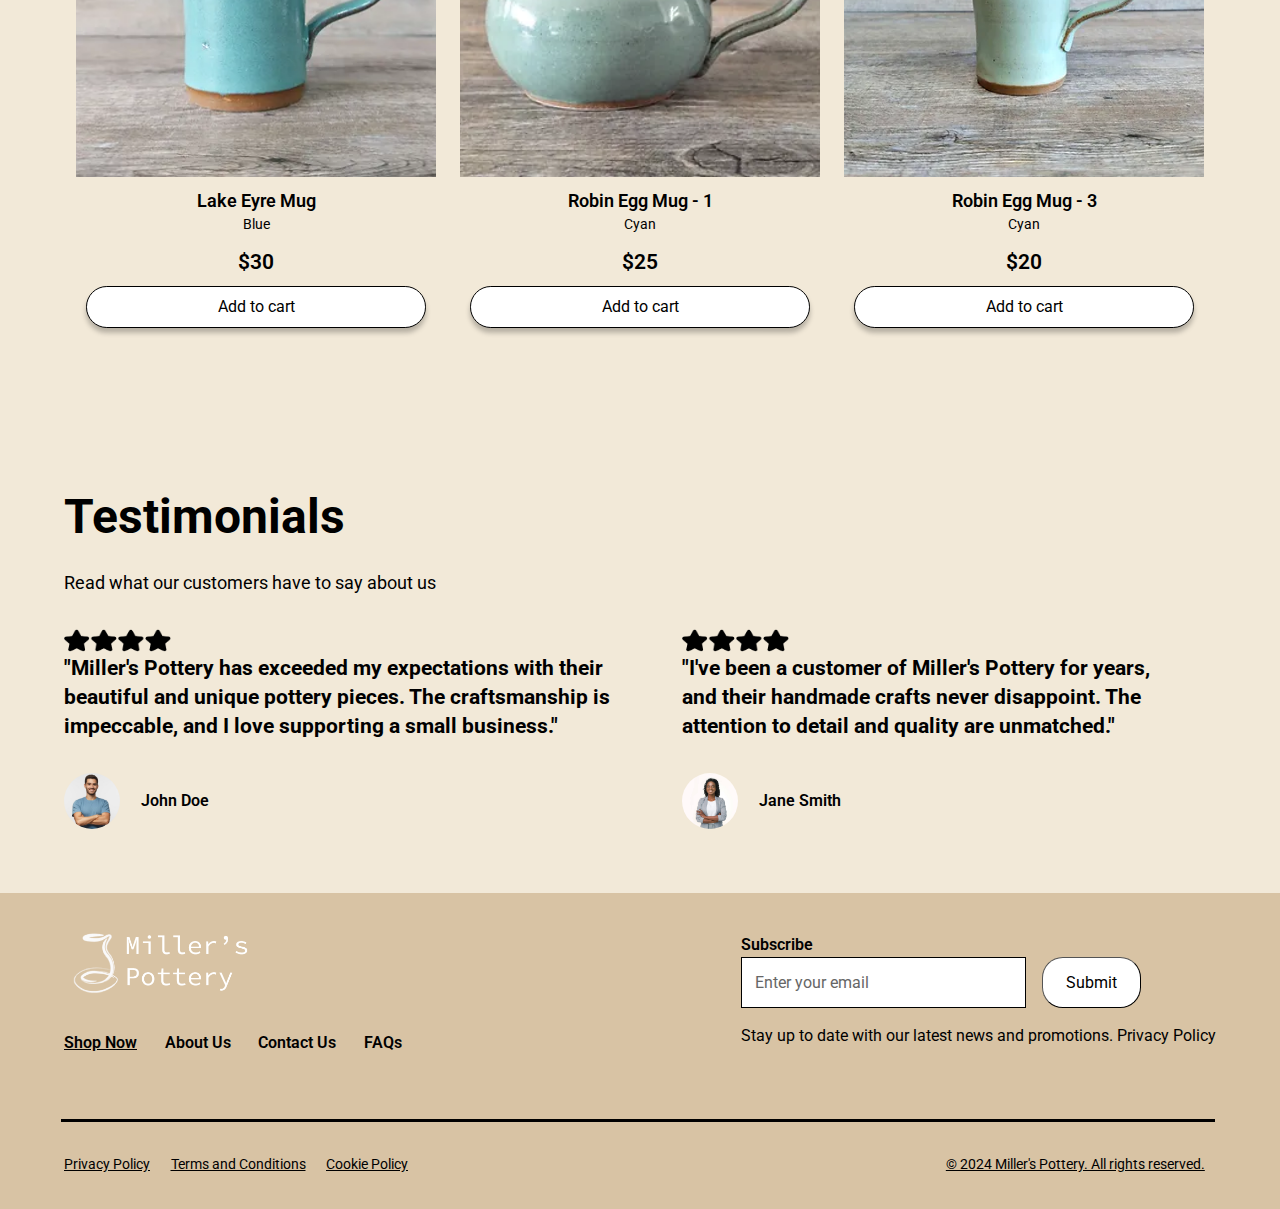
==== commit 0ed77653: "git fix" ====
--- a/docs/index.html
+++ b/docs/index.html
@@ -17,12 +17,12 @@
       <!--Navbar-->
       <div class="navbar">
         <div class="toggle-btn">
-          <img class="logo" src="hamburger.png" alt="Menu">
+          <img class="logo" src="../assets/images/hamburger.png" alt="Menu">
         </div>
   
         <div class="logo-container-navbar">
           <a href="index.html">
-            <img class="logo" src="logo.png" alt="Miller's Pottery Logo">
+            <img class="logo" src="../assets/images/logo.png" alt="Miller's Pottery Logo">
           </a>
         </div>
         <a href="product_detail_butterfly_mug.html" class="search-bar">
